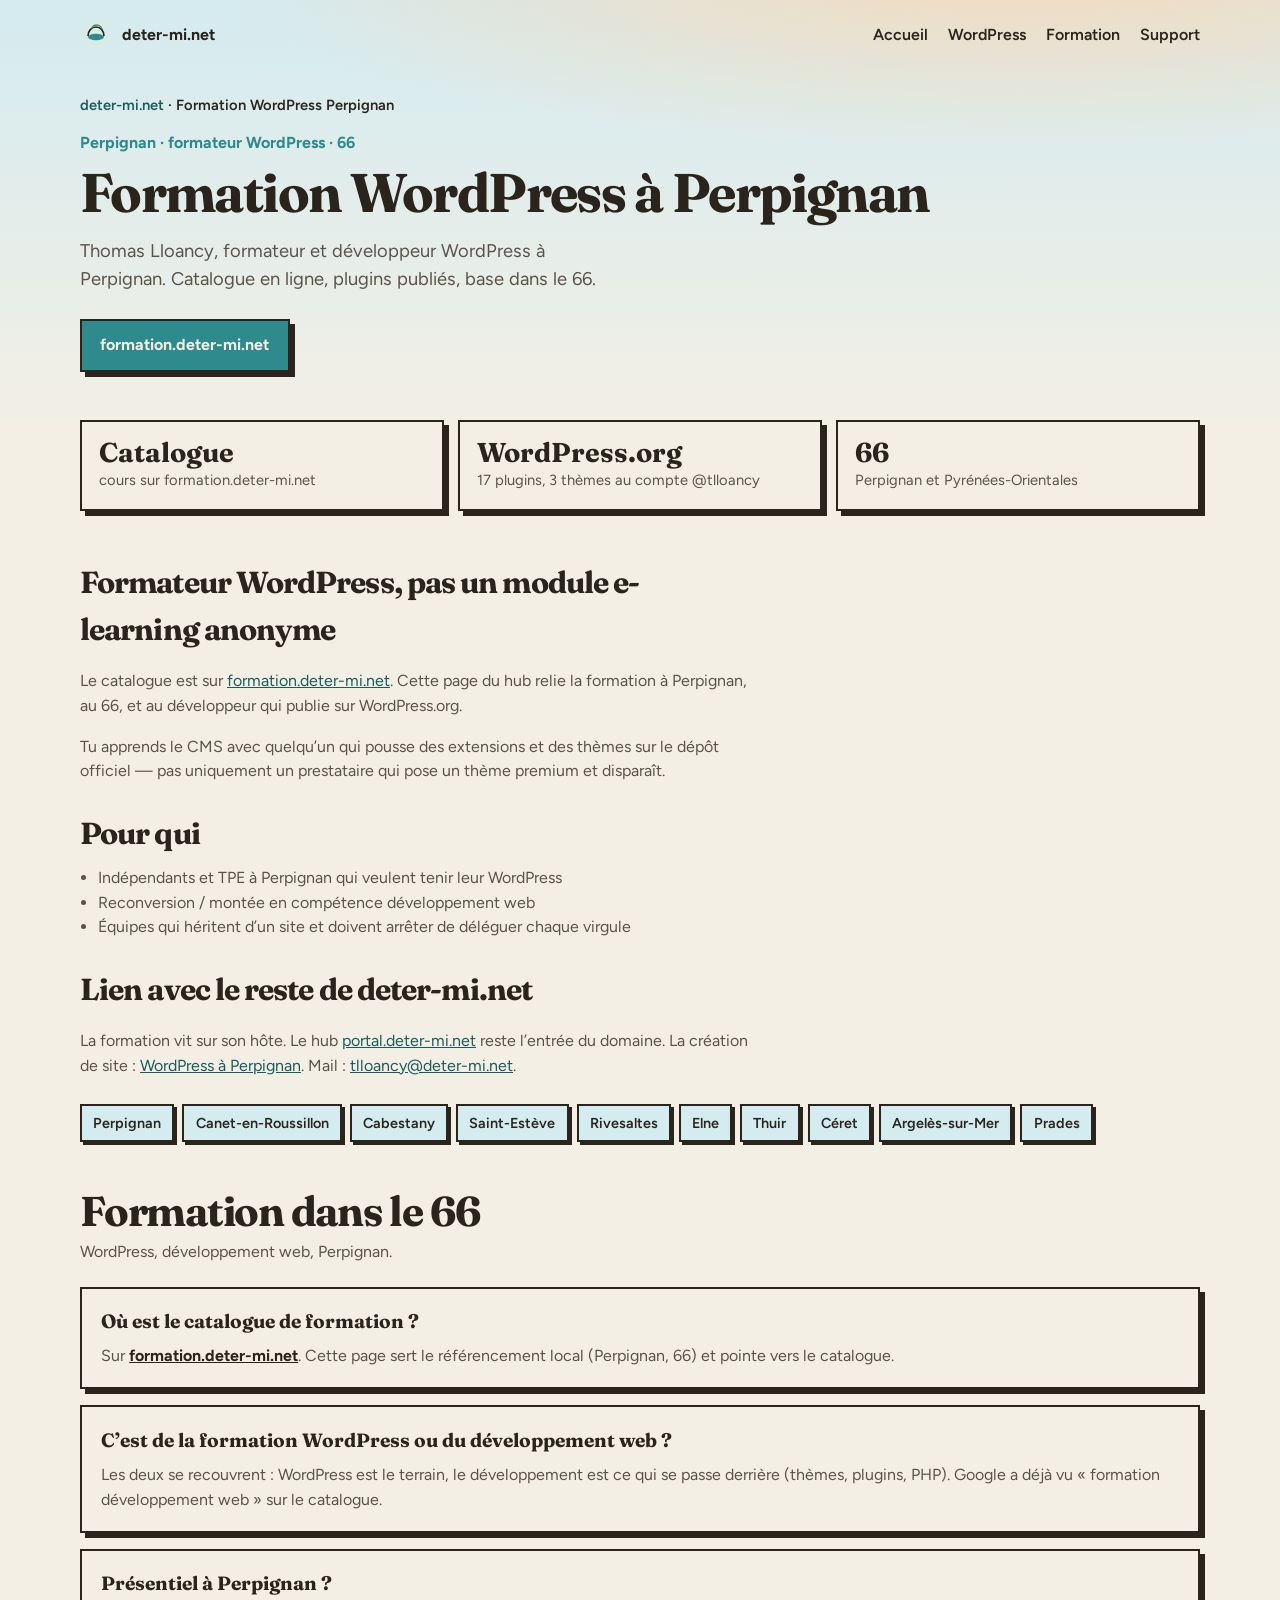
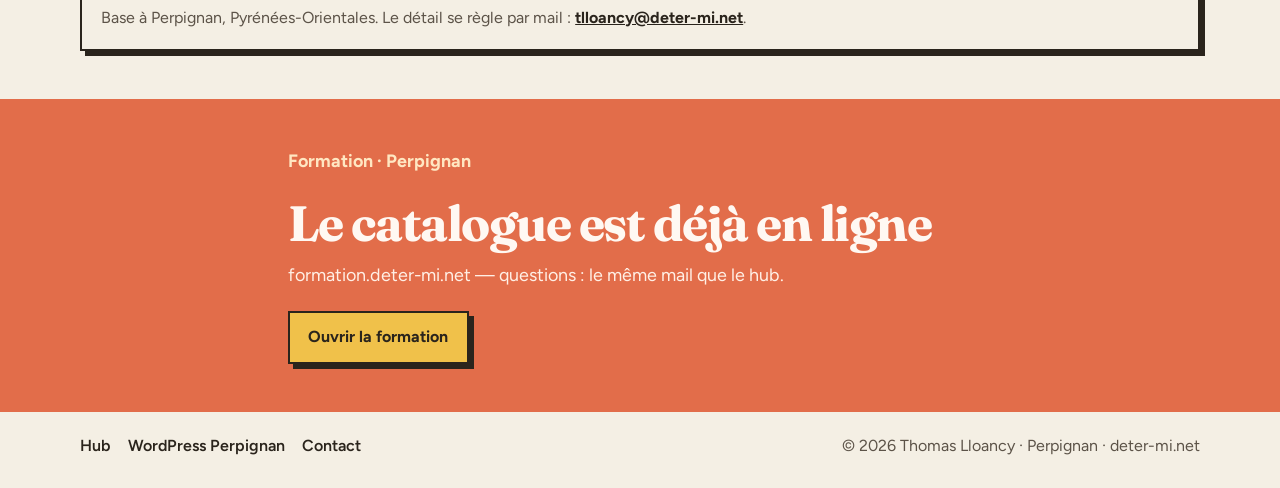
==== formation-wordpress-perpignan/index.html @ c4e09d15 "Add Perpignan landing pages to rank against local web agencies." ====
<!DOCTYPE html>
<html lang="fr">
  <head>
    <meta charset="utf-8" />
    <meta name="viewport" content="width=device-width, initial-scale=1" />
    <title>Formation WordPress à Perpignan (66) — Thomas Lloancy | deter-mi.net</title>
    <meta
      name="description"
      content="Formateur WordPress à Perpignan : développement web, sites, plugins. Catalogue sur formation.deter-mi.net. Pyrénées-Orientales. tlloancy@deter-mi.net."
    />
    <meta name="author" content="Thomas Lloancy" />
    <meta name="robots" content="index, follow, max-image-preview:large" />
    <link rel="canonical" href="https://portal.deter-mi.net/formation-wordpress-perpignan/" />
    <link rel="alternate" hreflang="fr" href="https://portal.deter-mi.net/formation-wordpress-perpignan/" />
    <link rel="alternate" hreflang="x-default" href="https://portal.deter-mi.net/formation-wordpress-perpignan/" />
    <meta property="og:type" content="website" />
    <meta property="og:locale" content="fr_FR" />
    <meta property="og:site_name" content="deter-mi.net" />
    <meta property="og:url" content="https://portal.deter-mi.net/formation-wordpress-perpignan/" />
    <meta property="og:title" content="Formation WordPress à Perpignan — Thomas Lloancy" />
    <meta
      property="og:description"
      content="Formateur WordPress à Perpignan. Catalogue formation.deter-mi.net."
    />
    <meta name="twitter:card" content="summary" />
    <meta name="theme-color" content="#2e8a8c" />
    <link rel="icon" href="../assets/favicon.svg" type="image/svg+xml" />
    <link rel="preconnect" href="https://fonts.googleapis.com" />
    <link rel="preconnect" href="https://fonts.gstatic.com" crossorigin />
    <link
      href="https://fonts.googleapis.com/css2?family=Fraunces:opsz,wght@9..144,500;9..144,700&family=Figtree:wght@400;600;700&display=swap"
      rel="stylesheet"
    />
    <link rel="stylesheet" href="../assets/portal.css" />
  </head>
  <body>
    <div class="sky" aria-hidden="true"></div>

    <header class="topbar">
      <a class="brand" href="/">
        <svg class="brand-mark" viewBox="0 0 32 32" aria-hidden="true">
          <circle cx="16" cy="16" r="15" fill="#d7ece9" />
          <ellipse cx="16" cy="18" rx="8" ry="3.2" fill="#2e8a8c" />
          <path d="M8 17c0-5 3.4-9 8-9s8 4 8 9" fill="none" stroke="#2a241c" stroke-width="1.6" />
          <path d="M12 9c2-4 8-4 10 1" fill="none" stroke="#4f8b5a" stroke-width="1.5" stroke-linecap="round" />
        </svg>
        deter-mi.net
      </a>
      <nav class="nav">
        <a href="/">Accueil</a>
        <a href="/wordpress-perpignan/">WordPress</a>
        <a href="/formation-wordpress-perpignan/">Formation</a>
        <a href="/#support">Support</a>
      </nav>
    </header>

    <main>
      <section class="hero page-hero">
        <p class="crumbs">
          <a href="/">deter-mi.net</a>
          · Formation WordPress Perpignan
        </p>
        <p class="eyebrow">Perpignan · formateur WordPress · 66</p>
        <h1>Formation WordPress à Perpignan</h1>
        <p class="lede">
          Thomas Lloancy, formateur et développeur WordPress à Perpignan.
          Catalogue en ligne, plugins publiés, base dans le 66.
        </p>
        <a class="btn btn-water" href="https://formation.deter-mi.net/">formation.deter-mi.net</a>
      </section>

      <div class="band">
        <div class="proof" aria-label="Preuves formation">
          <p class="proof-card"><strong>Catalogue</strong> <span>cours sur formation.deter-mi.net</span></p>
          <p class="proof-card"><strong>WordPress.org</strong> <span>17 plugins, 3 thèmes au compte @tlloancy</span></p>
          <p class="proof-card"><strong>66</strong> <span>Perpignan et Pyrénées-Orientales</span></p>
        </div>

        <div class="prose">
          <h2>Formateur WordPress, pas un module e-learning anonyme</h2>
          <p>
            Le catalogue est sur
            <a href="https://formation.deter-mi.net/">formation.deter-mi.net</a>.
            Cette page du hub relie la formation à Perpignan, au 66, et au
            développeur qui publie sur WordPress.org.
          </p>
          <p>
            Tu apprends le CMS avec quelqu’un qui pousse des extensions et des
            thèmes sur le dépôt officiel — pas uniquement un prestataire qui
            pose un thème premium et disparaît.
          </p>

          <h2>Pour qui</h2>
          <ul>
            <li>Indépendants et TPE à Perpignan qui veulent tenir leur WordPress</li>
            <li>Reconversion / montée en compétence développement web</li>
            <li>Équipes qui héritent d’un site et doivent arrêter de déléguer chaque virgule</li>
          </ul>

          <h2>Lien avec le reste de deter-mi.net</h2>
          <p>
            La formation vit sur son hôte.
            Le hub
            <a href="https://portal.deter-mi.net/">portal.deter-mi.net</a>
            reste l’entrée du domaine. La création de site :
            <a href="https://portal.deter-mi.net/wordpress-perpignan/">WordPress à Perpignan</a>.
            Mail :
            <a href="mailto:tlloancy@deter-mi.net">tlloancy@deter-mi.net</a>.
          </p>
        </div>

        <ul class="place-list">
          <li>Perpignan</li>
          <li>Canet-en-Roussillon</li>
          <li>Cabestany</li>
          <li>Saint-Estève</li>
          <li>Rivesaltes</li>
          <li>Elne</li>
          <li>Thuir</li>
          <li>Céret</li>
          <li>Argelès-sur-Mer</li>
          <li>Prades</li>
        </ul>
      </div>
    </main>

    <section id="faq" class="band faq" aria-labelledby="faq-title">
      <div class="band-head">
        <h2 id="faq-title">Formation dans le 66</h2>
        <p>WordPress, développement web, Perpignan.</p>
      </div>
      <dl class="faq-list">
        <div>
          <dt>Où est le catalogue de formation ?</dt>
          <dd>
            Sur
            <a href="https://formation.deter-mi.net/">formation.deter-mi.net</a>.
            Cette page sert le référencement local (Perpignan, 66) et pointe
            vers le catalogue.
          </dd>
        </div>
        <div>
          <dt>C’est de la formation WordPress ou du développement web ?</dt>
          <dd>
            Les deux se recouvrent : WordPress est le terrain, le
            développement est ce qui se passe derrière (thèmes, plugins, PHP).
            Google a déjà vu « formation développement web » sur le catalogue.
          </dd>
        </div>
        <div>
          <dt>Présentiel à Perpignan ?</dt>
          <dd>
            Base à Perpignan, Pyrénées-Orientales. Le détail se règle par mail :
            <a href="mailto:tlloancy@deter-mi.net">tlloancy@deter-mi.net</a>.
          </dd>
        </div>
      </dl>
    </section>

    <section class="support">
      <div class="support-inner">
        <p class="eyebrow">Formation · Perpignan</p>
        <h2>Le catalogue est déjà en ligne</h2>
        <p>formation.deter-mi.net — questions : le même mail que le hub.</p>
        <a class="btn btn-sun" href="https://formation.deter-mi.net/">Ouvrir la formation</a>
      </div>
    </section>

    <footer class="foot">
      <nav class="foot-nav" aria-label="Pied de page">
        <a href="/">Hub</a>
        <a href="/wordpress-perpignan/">WordPress Perpignan</a>
        <a href="mailto:tlloancy@deter-mi.net">Contact</a>
      </nav>
      <p class="foot-copy">© <span id="year"></span> Thomas Lloancy · Perpignan · deter-mi.net</p>
    </footer>

    <script type="application/ld+json">
      {
        "@context": "https://schema.org",
        "@graph": [
          {
            "@type": "WebPage",
            "@id": "https://portal.deter-mi.net/formation-wordpress-perpignan/#page",
            "url": "https://portal.deter-mi.net/formation-wordpress-perpignan/",
            "name": "Formation WordPress à Perpignan",
            "isPartOf": { "@id": "https://portal.deter-mi.net/#website" },
            "about": { "@id": "https://portal.deter-mi.net/#person" },
            "breadcrumb": { "@id": "https://portal.deter-mi.net/formation-wordpress-perpignan/#breadcrumb" }
          },
          {
            "@type": "BreadcrumbList",
            "@id": "https://portal.deter-mi.net/formation-wordpress-perpignan/#breadcrumb",
            "itemListElement": [
              {
                "@type": "ListItem",
                "position": 1,
                "name": "deter-mi.net",
                "item": "https://portal.deter-mi.net/"
              },
              {
                "@type": "ListItem",
                "position": 2,
                "name": "Formation WordPress Perpignan",
                "item": "https://portal.deter-mi.net/formation-wordpress-perpignan/"
              }
            ]
          },
          {
            "@type": "Service",
            "name": "Formation WordPress à Perpignan",
            "serviceType": "Formation WordPress",
            "description": "Formation WordPress et développement web à Perpignan, Pyrénées-Orientales. Catalogue sur formation.deter-mi.net.",
            "url": "https://portal.deter-mi.net/formation-wordpress-perpignan/",
            "provider": { "@id": "https://portal.deter-mi.net/#service" },
            "areaServed": [
              { "@type": "City", "name": "Perpignan" },
              { "@type": "AdministrativeArea", "name": "Pyrénées-Orientales" }
            ]
          },
          {
            "@type": "FAQPage",
            "mainEntity": [
              {
                "@type": "Question",
                "name": "Où est le catalogue de formation WordPress ?",
                "acceptedAnswer": {
                  "@type": "Answer",
                  "text": "Sur https://formation.deter-mi.net/. La page https://portal.deter-mi.net/formation-wordpress-perpignan/ relie la formation à Perpignan et au 66."
                }
              },
              {
                "@type": "Question",
                "name": "C’est de la formation WordPress ou du développement web ?",
                "acceptedAnswer": {
                  "@type": "Answer",
                  "text": "Les deux se recouvrent : WordPress est le terrain, le développement (thèmes, plugins, PHP) est ce qui se passe derrière."
                }
              },
              {
                "@type": "Question",
                "name": "Présentiel à Perpignan ?",
                "acceptedAnswer": {
                  "@type": "Answer",
                  "text": "Base à Perpignan, Pyrénées-Orientales. Détail par mail : tlloancy@deter-mi.net."
                }
              }
            ]
          }
        ]
      }
    </script>
    <script src="../assets/portal.js"></script>
  </body>
</html>
---- assets/portal.css ----
:root {
  --paper: #f4efe4;
  --sky: #d4ebf0;
  --ink: #2a241c;
  --muted: #5c5348;
  --water: #2e8a8c;
  --water-deep: #1a5c5e;
  --clay: #e26d4a;
  --leaf: #4f8b5a;
  --sun: #f0c14a;
  --stone: #c9b8a0;
  --max: 1120px;
  --display: "Fraunces", "Times New Roman", serif;
  --sans: "Figtree", "Segoe UI", sans-serif;
}

*,
*::before,
*::after {
  box-sizing: border-box;
}

html {
  scroll-behavior: smooth;
}

body {
  margin: 0;
  min-height: 100vh;
  display: flex;
  flex-direction: column;
  font-family: var(--sans);
  color: var(--ink);
  background: var(--paper);
  line-height: 1.55;
}

.sky {
  position: fixed;
  inset: 0 0 auto;
  height: 28rem;
  pointer-events: none;
  background: radial-gradient(120% 80% at 80% -10%, #f7d9b8 0%, transparent 55%),
    linear-gradient(180deg, var(--sky) 0%, var(--paper) 100%);
  z-index: 0;
}

a {
  color: var(--water-deep);
}

a:hover {
  color: var(--clay);
}

.topbar,
.hero,
.band,
.support,
.faq,
.foot {
  position: relative;
  z-index: 1;
}

.topbar {
  display: flex;
  align-items: center;
  justify-content: space-between;
  gap: 1rem;
  width: min(100% - 2rem, var(--max));
  margin: 0 auto;
  padding: 1.2rem 0;
}

.brand {
  display: flex;
  align-items: center;
  gap: 0.65rem;
  color: var(--ink);
  text-decoration: none;
  font-weight: 700;
}

.brand:hover {
  color: var(--ink);
}

.brand-mark {
  width: 2rem;
  height: 2rem;
}

.nav {
  display: flex;
  flex-wrap: wrap;
  justify-content: flex-end;
  gap: 1.25rem;
}

.nav a {
  color: var(--ink);
  text-decoration: none;
  font-weight: 600;
}

.nav a:hover {
  color: var(--water);
}

.hero {
  display: grid;
  grid-template-columns: 1.05fr 0.95fr;
  align-items: center;
  gap: 1rem 2rem;
  width: min(100% - 2rem, var(--max));
  margin: 0 auto;
  padding: 1.5rem 0 3rem;
}

.eyebrow {
  margin: 0 0 0.5rem;
  color: var(--water);
  font-weight: 700;
}

.hero h1,
.band-head h2,
.support h2 {
  font-family: var(--display);
  font-weight: 700;
  letter-spacing: -0.03em;
  line-height: 1.05;
}

.hero h1 {
  margin: 0 0 1rem;
  font-size: clamp(2.6rem, 7vw, 4.6rem);
}

.lede,
.band-head p,
.support p,
.tile p {
  color: var(--muted);
}

.lede {
  max-width: 34rem;
  margin: 0 0 1.6rem;
  font-size: 1.15rem;
}

.hero-art {
  display: grid;
  place-items: center;
}

.well {
  width: min(100%, 26rem);
  overflow: visible;
}

.ripple {
  transform-origin: 210px 292px;
  animation: ripple 3.4s ease-out infinite;
}

.r2 {
  animation-delay: 1.1s;
}

.leaf-a {
  animation: sway-a 4.5s ease-in-out infinite;
}

.leaf-b {
  animation: sway-b 5.2s ease-in-out infinite;
}

.bloom,
.spark {
  animation: float 3.2s ease-in-out infinite;
}

@keyframes ripple {
  0% {
    transform: scale(0.7);
    opacity: 0.7;
  }
  100% {
    transform: scale(1.35);
    opacity: 0;
  }
}

@keyframes sway-a {
  50% {
    transform: rotate(-36deg);
  }
}

@keyframes sway-b {
  50% {
    transform: rotate(32deg);
  }
}

@keyframes float {
  50% {
    transform: translateY(-6px);
  }
}

.btn {
  display: inline-block;
  padding: 0.75rem 1.15rem;
  border: 2px solid var(--ink);
  background: var(--sun);
  color: var(--ink);
  font-weight: 700;
  text-decoration: none;
  box-shadow: 5px 5px 0 var(--ink);
}

.btn:hover {
  color: var(--ink);
  transform: translate(2px, 2px);
  box-shadow: 3px 3px 0 var(--ink);
}

.btn-water {
  background: var(--water);
  color: #f4efe4;
}

.btn-water:hover {
  color: #f4efe4;
}

.btn-invert {
  background: var(--paper);
}

.btn-sun {
  background: var(--sun);
}

.band {
  width: min(100% - 2rem, var(--max));
  margin: 0 auto 3rem;
}

.band-head h2 {
  margin: 0 0 0.4rem;
  font-size: clamp(1.8rem, 4vw, 2.6rem);
}

.band-head p {
  margin: 0 0 1.4rem;
  max-width: 36rem;
}

.tiles {
  display: grid;
  grid-template-columns: 1.1fr 0.9fr;
  gap: 1.1rem;
}

.tiles-4 {
  grid-template-columns: 1fr 1fr;
}

.tile {
  min-height: 15rem;
  padding: 1.4rem 1.35rem 1.3rem;
  display: flex;
  flex-direction: column;
  align-items: flex-start;
  border: 2px solid var(--ink);
  box-shadow: 8px 8px 0 var(--ink);
}

.tiles-4 .tile {
  min-height: 13.5rem;
}

.tile-forces,
.tile-green {
  background: #dcefdc;
}

.tile-t4c,
.tile-peach {
  background: #fbe3c8;
}

.tile-sky {
  background: #d4ebf0;
}

.tile-sun {
  background: #f7e6b8;
}

.tile-lilac {
  background: #e8e0f4;
}

.tile-kicker {
  margin: 0 0 0.45rem;
  font-weight: 700;
  color: var(--water-deep);
  font-size: 0.85rem;
}

.tile h3 {
  margin: 0 0 0.55rem;
  font-family: var(--display);
  font-size: 1.85rem;
}

.tile p {
  margin: 0 0 1.2rem;
}

.tile .btn {
  margin-top: auto;
}

.faq-list {
  display: grid;
  gap: 1rem;
  margin: 0;
}

.faq-list > div {
  padding: 1.15rem 1.2rem;
  border: 2px solid var(--ink);
  background: var(--paper);
  box-shadow: 5px 5px 0 var(--ink);
}

.faq-list dt {
  font-family: var(--display);
  font-size: 1.2rem;
  font-weight: 700;
  margin: 0 0 0.45rem;
}

.faq-list dd {
  margin: 0;
  color: var(--muted);
}

.faq-list a {
  color: var(--ink);
  font-weight: 700;
}

.crumbs {
  margin: 0 0 0.85rem;
  font-size: 0.92rem;
  font-weight: 600;
}

.crumbs a {
  color: var(--water-deep);
  text-decoration: none;
}

.page-hero {
  display: block;
  padding-bottom: 2rem;
}

.page-hero h1 {
  font-size: clamp(2.1rem, 5.5vw, 3.4rem);
}

.prose {
  max-width: 42rem;
  margin: 0 0 1.6rem;
}

.prose h2 {
  margin: 1.6rem 0 0.55rem;
  font-family: var(--display);
  font-size: clamp(1.45rem, 3vw, 1.9rem);
  letter-spacing: -0.03em;
}

.prose p,
.prose li {
  color: var(--muted);
}

.prose ul {
  margin: 0 0 1rem;
  padding-left: 1.15rem;
}

.place-list {
  display: flex;
  flex-wrap: wrap;
  gap: 0.5rem;
  margin: 1.4rem 0 0;
  padding: 0;
  list-style: none;
}

.band .place-list {
  margin-bottom: 0;
}

.place-list li {
  border: 2px solid var(--ink);
  background: #d4ebf0;
  padding: 0.35rem 0.7rem;
  font-weight: 600;
  font-size: 0.9rem;
  box-shadow: 3px 3px 0 var(--ink);
}

.proof {
  display: grid;
  grid-template-columns: repeat(3, 1fr);
  gap: 0.85rem;
  margin: 0 0 2rem;
}

.proof-card {
  padding: 1rem 1.05rem;
  border: 2px solid var(--ink);
  background: var(--paper);
  box-shadow: 5px 5px 0 var(--ink);
}

.proof-card strong {
  display: block;
  font-family: var(--display);
  font-size: 1.7rem;
  line-height: 1.1;
}

.proof-card span {
  color: var(--muted);
  font-size: 0.92rem;
}

.support {
  background: var(--clay);
  color: #fff8f2;
  padding: 3rem 1rem;
}

.support-inner {
  width: min(100% - 1rem, 44rem);
  margin: 0 auto;
}

.support .eyebrow {
  color: #ffe7c2;
}

.support h2 {
  margin: 0 0 0.7rem;
  font-size: clamp(2rem, 5vw, 3.1rem);
}

.support p {
  color: #fff0e6;
  font-size: 1.12rem;
  margin: 0 0 1.4rem;
}

.support strong {
  color: #fff;
}

.foot {
  display: flex;
  flex-wrap: wrap;
  align-items: center;
  justify-content: space-between;
  gap: 0.8rem 1.5rem;
  width: min(100% - 2rem, var(--max));
  margin: 0 auto;
  padding: 1.4rem 0 1.8rem;
  color: var(--muted);
}

.foot-nav {
  display: flex;
  flex-wrap: wrap;
  gap: 1.1rem;
}

.foot-nav a {
  color: var(--ink);
  text-decoration: none;
  font-weight: 600;
}

.foot-copy {
  margin: 0;
}

.panel {
  position: fixed;
  inset: 0;
  z-index: 20;
  display: grid;
  place-items: center;
  padding: 1rem;
  background: rgba(42, 36, 28, 0.35);
}

.panel[hidden] {
  display: none;
}

.panel-inner {
  width: min(100%, 36rem);
  max-height: min(80vh, 40rem);
  overflow: auto;
  padding: 1.5rem 1.4rem 1.2rem;
  background: var(--paper);
  border: 2px solid var(--ink);
  box-shadow: 8px 8px 0 var(--ink);
}

.panel-inner h2 {
  margin: 0 0 0.8rem;
  font-family: var(--display);
}

.legal {
  margin: 0 0 1.2rem;
}

.legal dt {
  margin-top: 0.9rem;
  font-weight: 700;
}

.legal dd {
  margin: 0.25rem 0 0;
  color: var(--muted);
}

.status-list {
  margin: 0 0 1.2rem;
  padding: 0;
  list-style: none;
}

.status-list li {
  display: flex;
  align-items: center;
  gap: 0.55rem;
  margin: 0.45rem 0;
}

.dot {
  width: 9px;
  height: 9px;
  border-radius: 50%;
  background: var(--stone);
  flex-shrink: 0;
}

.dot.on {
  background: var(--leaf);
}

.dot.unknown {
  background: var(--sun);
}

.panel-close {
  appearance: none;
  border: 2px solid var(--ink);
  background: var(--sun);
  color: var(--ink);
  padding: 0.45rem 0.8rem;
  font: inherit;
  font-weight: 700;
  cursor: pointer;
}

@media (max-width: 860px) {
  .hero,
  .tiles,
  .tiles-4,
  .proof {
    grid-template-columns: 1fr;
  }

  .hero {
    padding-top: 0.4rem;
  }

  .nav {
    gap: 0.85rem;
    font-size: 0.95rem;
  }
}
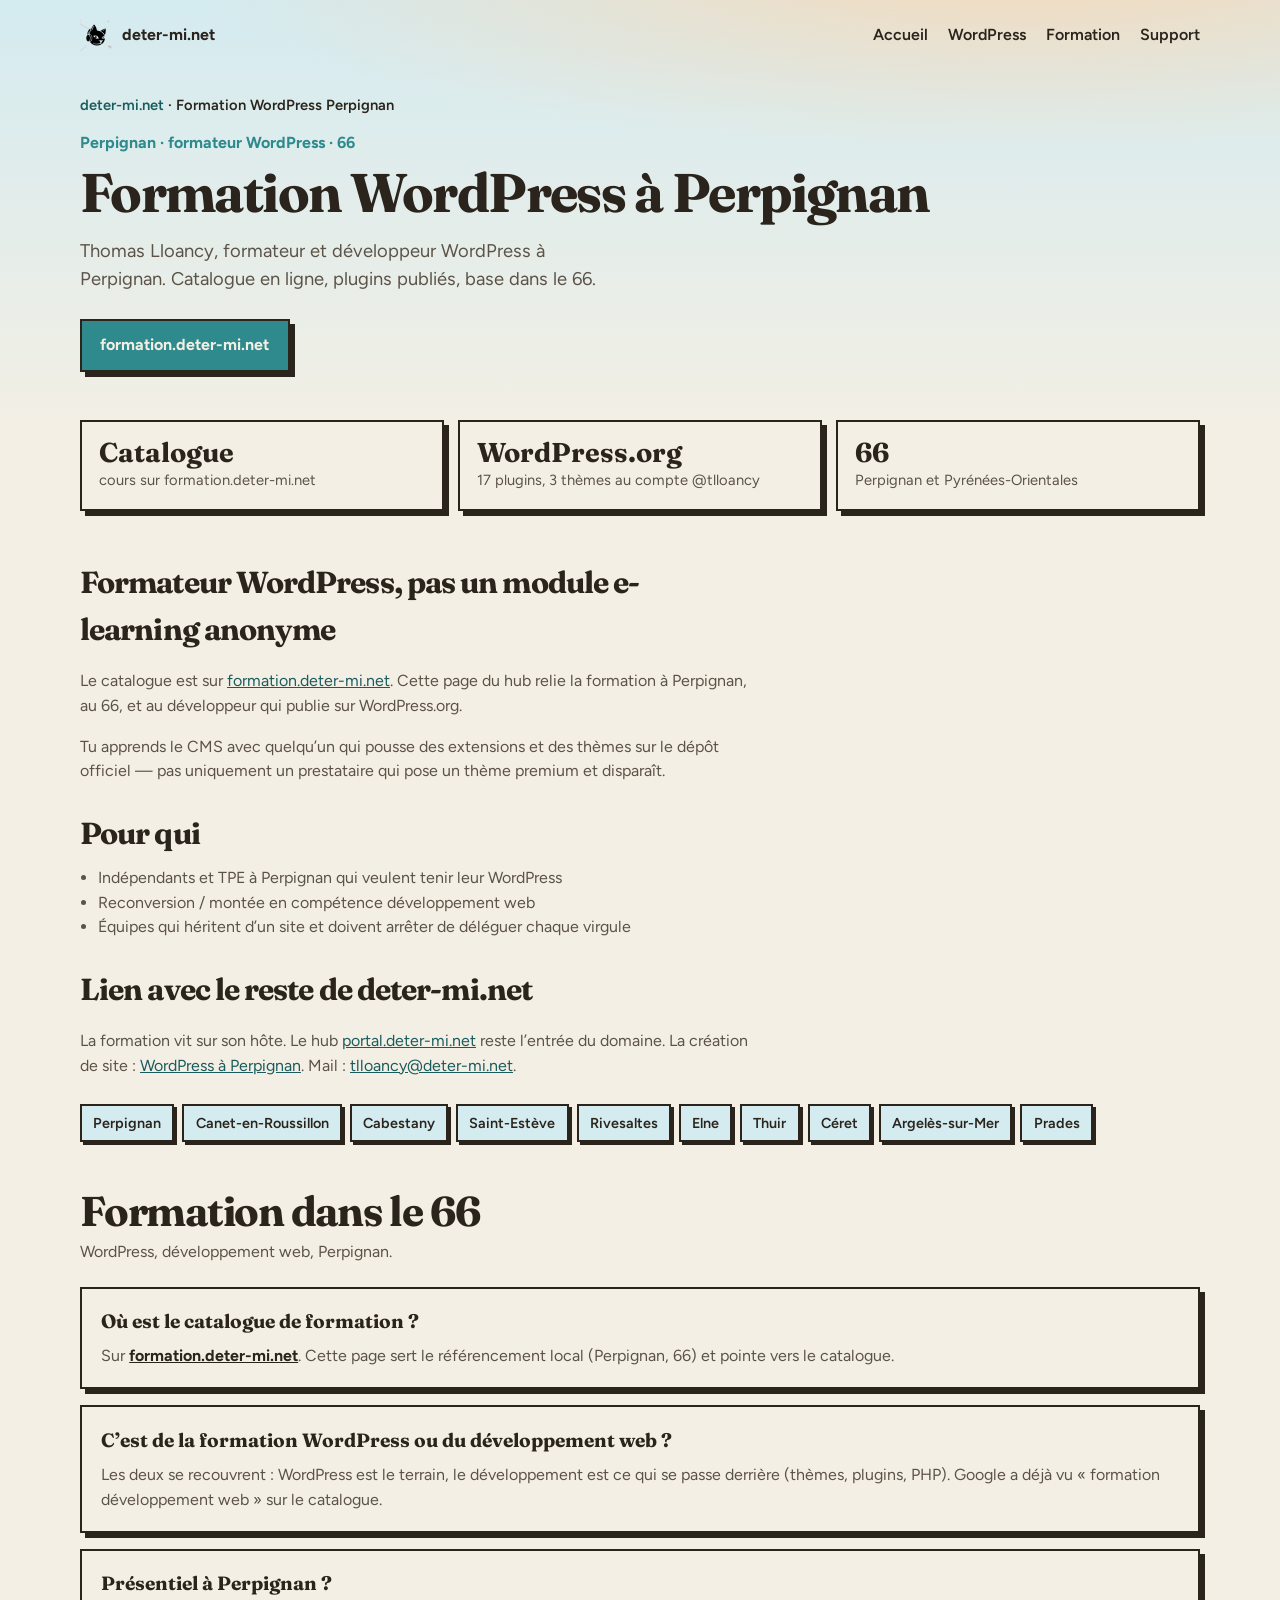
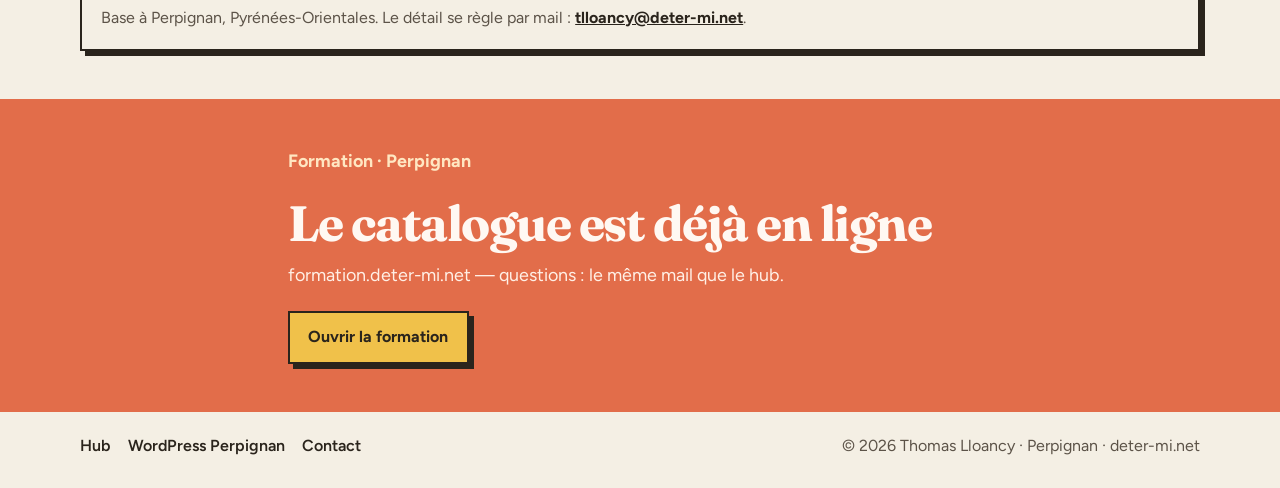
==== commit a3fc9da2: "Put the Deter cat at the hub entrance, with destinations in the portal." ====
--- a/formation-wordpress-perpignan/index.html
+++ b/formation-wordpress-perpignan/index.html
@@ -24,7 +24,7 @@
     />
     <meta name="twitter:card" content="summary" />
     <meta name="theme-color" content="#2e8a8c" />
-    <link rel="icon" href="../assets/favicon.svg" type="image/svg+xml" />
+    <link rel="icon" href="../assets/logo_cat_mark.png" type="image/png" />
     <link rel="preconnect" href="https://fonts.googleapis.com" />
     <link rel="preconnect" href="https://fonts.gstatic.com" crossorigin />
     <link
@@ -38,12 +38,7 @@
 
     <header class="topbar">
       <a class="brand" href="/">
-        <svg class="brand-mark" viewBox="0 0 32 32" aria-hidden="true">
-          <circle cx="16" cy="16" r="15" fill="#d7ece9" />
-          <ellipse cx="16" cy="18" rx="8" ry="3.2" fill="#2e8a8c" />
-          <path d="M8 17c0-5 3.4-9 8-9s8 4 8 9" fill="none" stroke="#2a241c" stroke-width="1.6" />
-          <path d="M12 9c2-4 8-4 10 1" fill="none" stroke="#4f8b5a" stroke-width="1.5" stroke-linecap="round" />
-        </svg>
+        <img class="brand-mark" src="../assets/logo_cat_mark.png" width="32" height="32" alt="" />
         deter-mi.net
       </a>
       <nav class="nav">
--- a/assets/portal.css
+++ b/assets/portal.css
@@ -89,6 +89,8 @@
 .brand-mark {
   width: 2rem;
   height: 2rem;
+  display: block;
+  object-fit: contain;
 }
 
 .nav {
@@ -110,9 +112,9 @@
 
 .hero {
   display: grid;
-  grid-template-columns: 1.05fr 0.95fr;
+  grid-template-columns: 0.9fr 1.15fr;
   align-items: center;
-  gap: 1rem 2rem;
+  gap: 1.2rem 1.4rem;
   width: min(100% - 2rem, var(--max));
   margin: 0 auto;
   padding: 1.5rem 0 3rem;
@@ -151,64 +153,105 @@
   font-size: 1.15rem;
 }
 
-.hero-art {
+.gate {
+  position: relative;
   display: grid;
-  place-items: center;
-}
-
-.well {
-  width: min(100%, 26rem);
+  grid-template-columns: minmax(11rem, 16.5rem) minmax(0, 1fr);
+  align-items: center;
+  min-height: 18rem;
   overflow: visible;
 }
 
-.ripple {
-  transform-origin: 210px 292px;
-  animation: ripple 3.4s ease-out infinite;
-}
-
-.r2 {
-  animation-delay: 1.1s;
-}
-
-.leaf-a {
-  animation: sway-a 4.5s ease-in-out infinite;
-}
-
-.leaf-b {
-  animation: sway-b 5.2s ease-in-out infinite;
-}
-
-.bloom,
-.spark {
-  animation: float 3.2s ease-in-out infinite;
-}
-
-@keyframes ripple {
-  0% {
-    transform: scale(0.7);
-    opacity: 0.7;
-  }
-  100% {
-    transform: scale(1.35);
-    opacity: 0;
-  }
-}
-
-@keyframes sway-a {
+.gate-figure {
+  position: relative;
+  z-index: 2;
+}
+
+.gate-cat {
+  position: relative;
+  z-index: 2;
+  display: block;
+  width: 100%;
+  height: auto;
+}
+
+.gate-glow {
+  position: absolute;
+  left: 62%;
+  top: 58%;
+  z-index: 1;
+  width: 22rem;
+  height: 16rem;
+  transform: translate(-12%, -50%);
+  border-radius: 50%;
+  pointer-events: none;
+  background: radial-gradient(
+    ellipse at 28% 50%,
+    rgba(255, 255, 255, 0.95) 0%,
+    rgba(212, 235, 240, 0.7) 38%,
+    rgba(46, 138, 140, 0.22) 62%,
+    transparent 74%
+  );
+  box-shadow: 0 0 0 2px rgba(46, 138, 140, 0.18);
+  animation: gate-breathe 5s ease-in-out infinite;
+}
+
+.gate-portal {
+  position: relative;
+  z-index: 3;
+  min-height: 0;
+  margin-left: -0.4rem;
+  padding: 0.4rem 0.2rem 0.4rem 0.6rem;
+  display: flex;
+  flex-direction: column;
+  justify-content: center;
+}
+
+.gate-kicker {
+  position: relative;
+  margin: 0 0 0.7rem;
+  color: var(--water);
+  font-weight: 700;
+  font-size: 0.78rem;
+  letter-spacing: 0.16em;
+  text-transform: uppercase;
+}
+
+.gate-list {
+  position: relative;
+  display: grid;
+  grid-template-columns: 1fr 1fr;
+  gap: 0.1rem 0.9rem;
+  margin: 0;
+  padding: 0;
+  list-style: none;
+}
+
+.gate-list a {
+  display: block;
+  padding: 0.38rem 0.1rem;
+  color: var(--ink);
+  text-decoration: none;
+  font-weight: 700;
+  line-height: 1.2;
+}
+
+.gate-list a:hover {
+  color: var(--water-deep);
+}
+
+.gate-list small {
+  display: block;
+  margin-top: 0.12rem;
+  font-weight: 500;
+  color: var(--muted);
+  font-size: 0.72rem;
+}
+
+@keyframes gate-breathe {
   50% {
-    transform: rotate(-36deg);
-  }
-}
-
-@keyframes sway-b {
-  50% {
-    transform: rotate(32deg);
-  }
-}
-
-@keyframes float {
-  50% {
-    transform: translateY(-6px);
+    transform: scale(1.035);
+    opacity: 0.55;
   }
 }
 
@@ -601,6 +644,31 @@
     padding-top: 0.4rem;
   }
 
+  .gate {
+    grid-template-columns: 1fr;
+    justify-items: center;
+    min-height: 0;
+    gap: 0;
+  }
+
+  .gate-figure {
+    width: min(14rem, 70%);
+  }
+
+  .gate-glow {
+    left: 50%;
+    top: 78%;
+    width: 18rem;
+    height: 10rem;
+    transform: translate(-50%, -20%);
+  }
+
+  .gate-portal {
+    margin-left: 0;
+    width: 100%;
+    padding: 1.2rem 0.4rem 0.2rem;
+  }
+
   .nav {
     gap: 0.85rem;
     font-size: 0.95rem;
